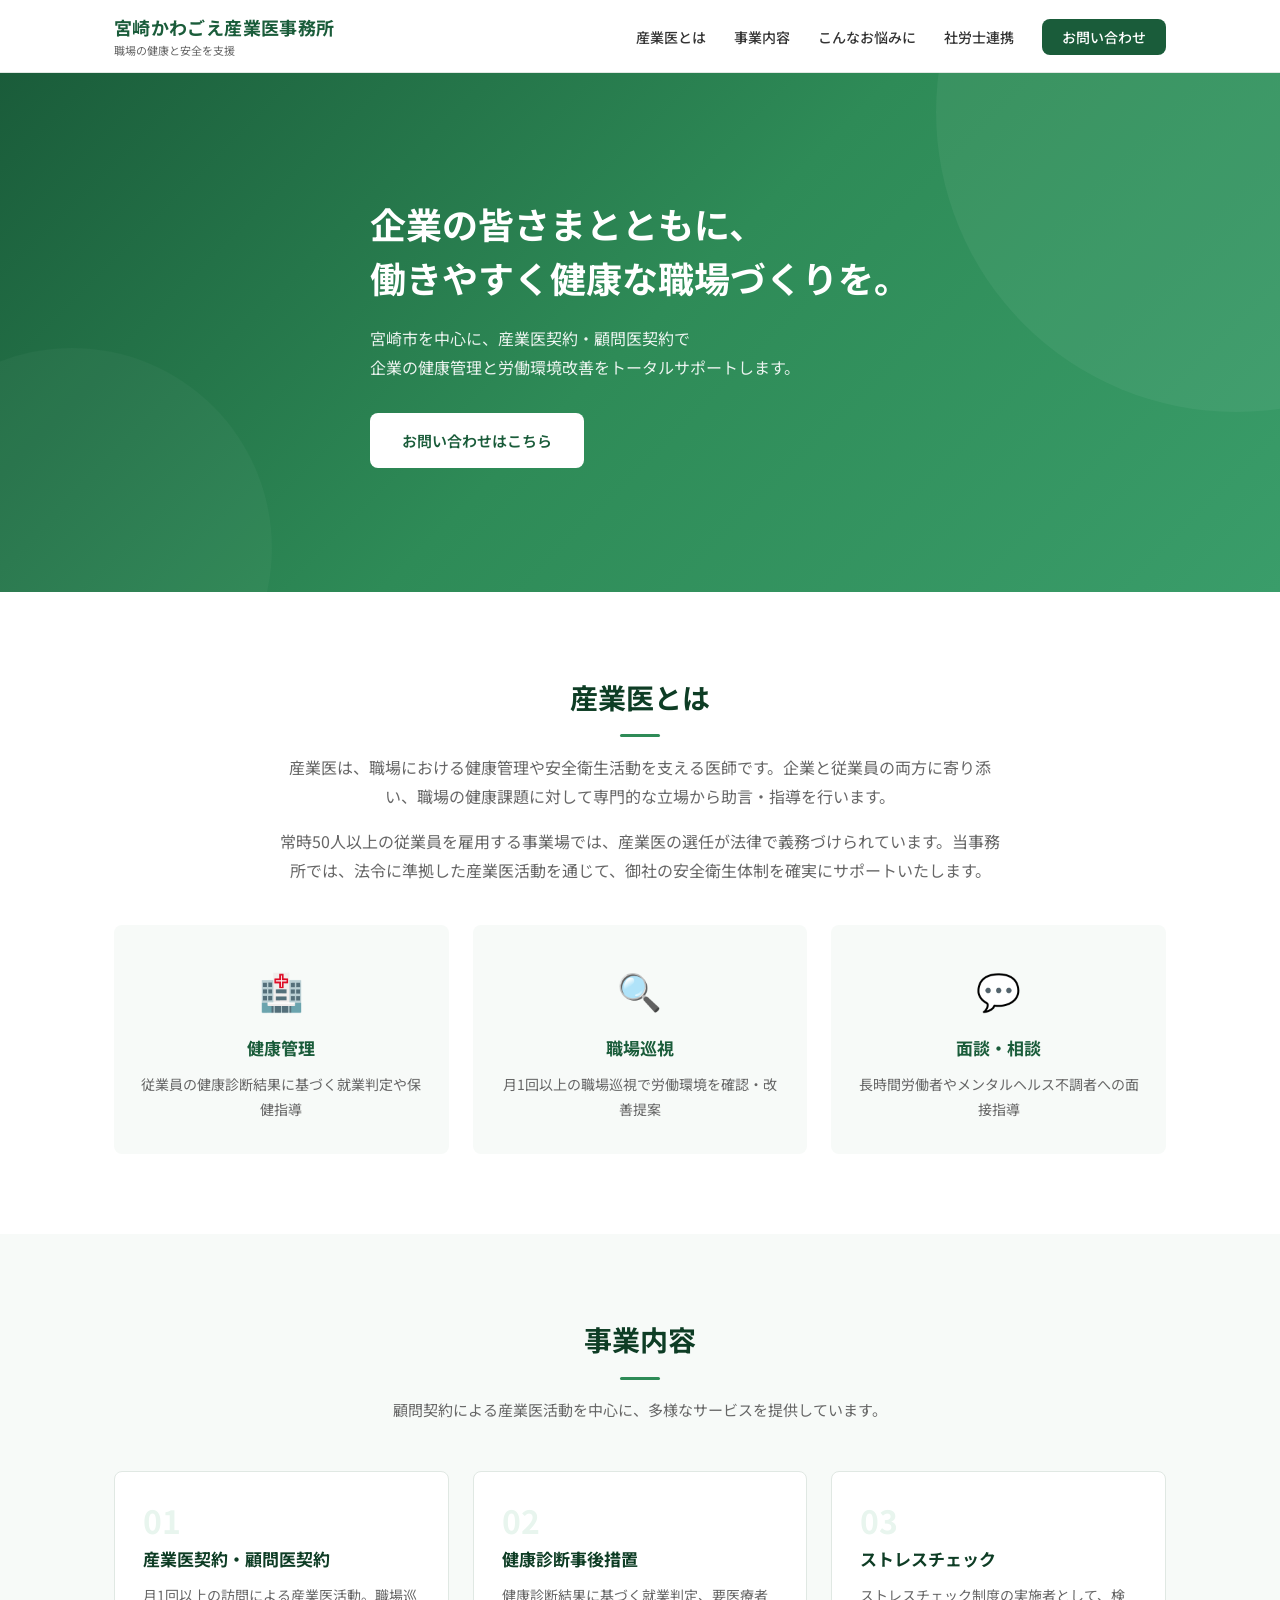
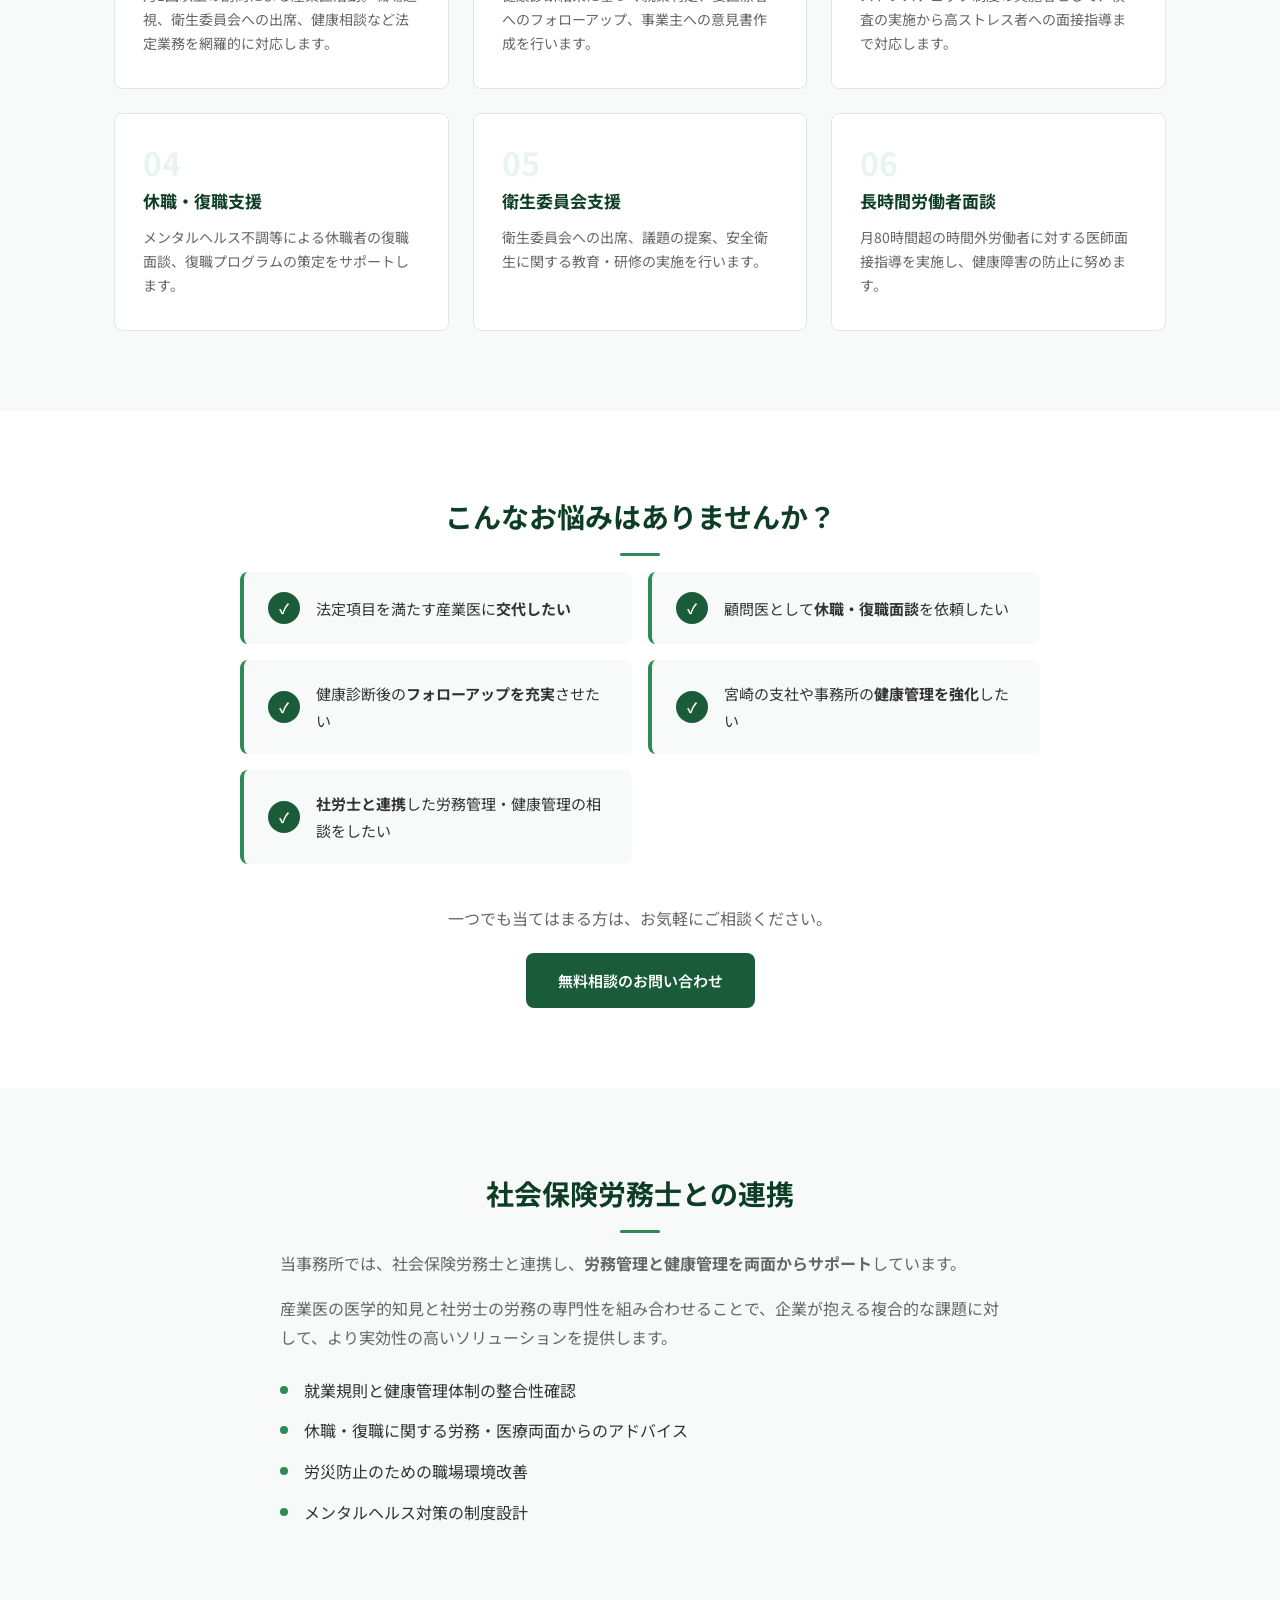
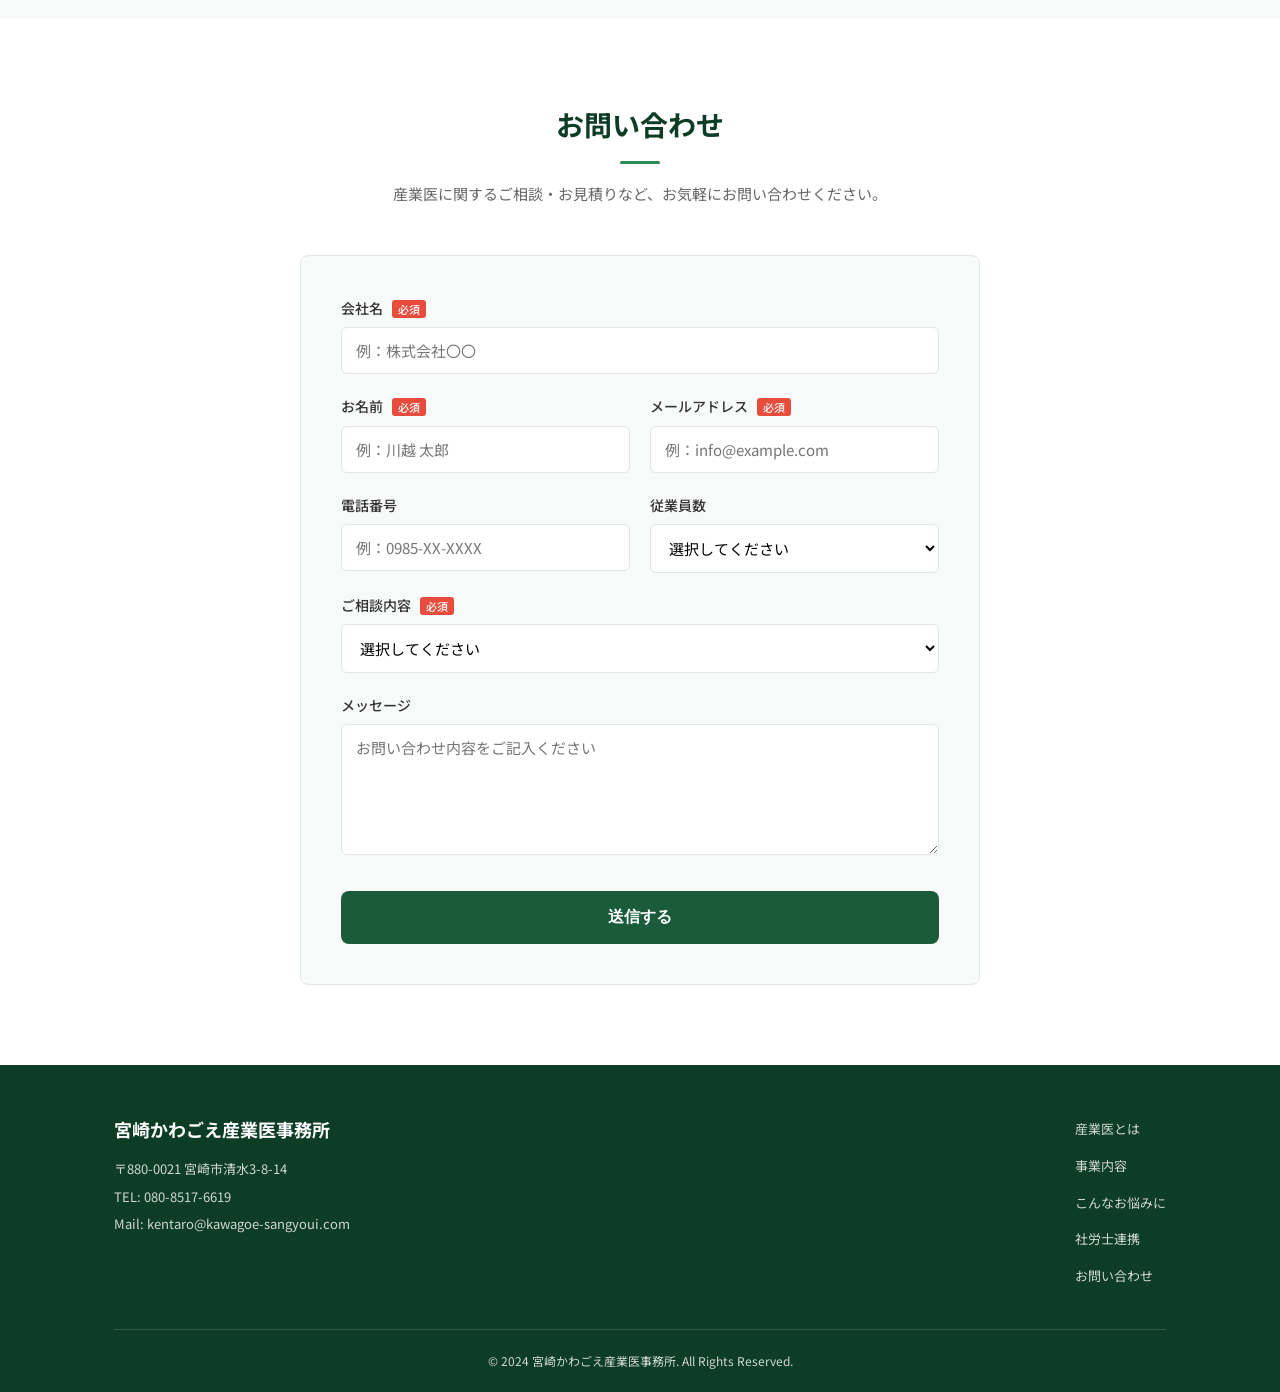
==== index.html @ 6fe4c159 "Initial commit: 宮崎かわごえ産業医事務所 公式サイト" ====
<!DOCTYPE html>
<html lang="ja">
<head>
  <meta charset="UTF-8">
  <meta name="viewport" content="width=device-width, initial-scale=1.0">
  <title>宮崎の産業医なら｜宮崎かわごえ産業医事務所｜職場の健康と安全を支援</title>
  <meta name="description" content="宮崎市を中心に産業医契約・顧問医契約、健康診断事後措置など、企業の健康管理や労働環境改善をトータルサポート。社労士連携で労務管理も安心。">
  <link rel="stylesheet" href="css/style.css">
  <link rel="preconnect" href="https://fonts.googleapis.com">
  <link rel="preconnect" href="https://fonts.gstatic.com" crossorigin>
  <link href="https://fonts.googleapis.com/css2?family=Noto+Sans+JP:wght@400;500;700&display=swap" rel="stylesheet">
</head>
<body>
  <!-- ヘッダー -->
  <header class="header" id="header">
    <div class="container header-inner">
      <div class="logo">
        <a href="#top">
          <span class="logo-main">宮崎かわごえ産業医事務所</span>
          <span class="logo-sub">職場の健康と安全を支援</span>
        </a>
      </div>
      <button class="menu-toggle" aria-label="メニューを開く">
        <span></span><span></span><span></span>
      </button>
      <nav class="nav" id="nav">
        <ul>
          <li><a href="#about">産業医とは</a></li>
          <li><a href="#services">事業内容</a></li>
          <li><a href="#needs">こんなお悩みに</a></li>
          <li><a href="#partnership">社労士連携</a></li>
          <li><a href="#contact" class="nav-cta">お問い合わせ</a></li>
        </ul>
      </nav>
    </div>
  </header>

  <!-- ヒーローセクション -->
  <section class="hero" id="top">
    <div class="hero-overlay"></div>
    <div class="container hero-content">
      <h1>企業の皆さまとともに、<br>働きやすく健康な<br class="sp-only">職場づくりを。</h1>
      <p class="hero-lead">宮崎市を中心に、産業医契約・顧問医契約で<br>企業の健康管理と労働環境改善をトータルサポートします。</p>
      <a href="#contact" class="btn btn-primary">お問い合わせはこちら</a>
    </div>
  </section>

  <!-- 産業医とは -->
  <section class="section" id="about">
    <div class="container">
      <h2 class="section-title">産業医とは</h2>
      <div class="about-content">
        <div class="about-text">
          <p>産業医は、職場における健康管理や安全衛生活動を支える医師です。企業と従業員の両方に寄り添い、職場の健康課題に対して専門的な立場から助言・指導を行います。</p>
          <p>常時50人以上の従業員を雇用する事業場では、産業医の選任が法律で義務づけられています。当事務所では、法令に準拠した産業医活動を通じて、御社の安全衛生体制を確実にサポートいたします。</p>
        </div>
        <div class="about-points">
          <div class="point-card">
            <div class="point-icon">&#x1F3E5;</div>
            <h3>健康管理</h3>
            <p>従業員の健康診断結果に基づく就業判定や保健指導</p>
          </div>
          <div class="point-card">
            <div class="point-icon">&#x1F50D;</div>
            <h3>職場巡視</h3>
            <p>月1回以上の職場巡視で労働環境を確認・改善提案</p>
          </div>
          <div class="point-card">
            <div class="point-icon">&#x1F4AC;</div>
            <h3>面談・相談</h3>
            <p>長時間労働者やメンタルヘルス不調者への面接指導</p>
          </div>
        </div>
      </div>
    </div>
  </section>

  <!-- 事業内容 -->
  <section class="section section-alt" id="services">
    <div class="container">
      <h2 class="section-title">事業内容</h2>
      <p class="section-lead">顧問契約による産業医活動を中心に、多様なサービスを提供しています。</p>
      <div class="services-grid">
        <div class="service-card">
          <div class="service-number">01</div>
          <h3>産業医契約・顧問医契約</h3>
          <p>月1回以上の訪問による産業医活動。職場巡視、衛生委員会への出席、健康相談など法定業務を網羅的に対応します。</p>
        </div>
        <div class="service-card">
          <div class="service-number">02</div>
          <h3>健康診断事後措置</h3>
          <p>健康診断結果に基づく就業判定、要医療者へのフォローアップ、事業主への意見書作成を行います。</p>
        </div>
        <div class="service-card">
          <div class="service-number">03</div>
          <h3>ストレスチェック</h3>
          <p>ストレスチェック制度の実施者として、検査の実施から高ストレス者への面接指導まで対応します。</p>
        </div>
        <div class="service-card">
          <div class="service-number">04</div>
          <h3>休職・復職支援</h3>
          <p>メンタルヘルス不調等による休職者の復職面談、復職プログラムの策定をサポートします。</p>
        </div>
        <div class="service-card">
          <div class="service-number">05</div>
          <h3>衛生委員会支援</h3>
          <p>衛生委員会への出席、議題の提案、安全衛生に関する教育・研修の実施を行います。</p>
        </div>
        <div class="service-card">
          <div class="service-number">06</div>
          <h3>長時間労働者面談</h3>
          <p>月80時間超の時間外労働者に対する医師面接指導を実施し、健康障害の防止に努めます。</p>
        </div>
      </div>
    </div>
  </section>

  <!-- こんなお悩みに -->
  <section class="section" id="needs">
    <div class="container">
      <h2 class="section-title">こんなお悩みはありませんか？</h2>
      <div class="needs-grid">
        <div class="need-card">
          <div class="need-check">&#x2713;</div>
          <p>法定項目を満たす産業医に<strong>交代したい</strong></p>
        </div>
        <div class="need-card">
          <div class="need-check">&#x2713;</div>
          <p>顧問医として<strong>休職・復職面談</strong>を依頼したい</p>
        </div>
        <div class="need-card">
          <div class="need-check">&#x2713;</div>
          <p>健康診断後の<strong>フォローアップを充実</strong>させたい</p>
        </div>
        <div class="need-card">
          <div class="need-check">&#x2713;</div>
          <p>宮崎の支社や事務所の<strong>健康管理を強化</strong>したい</p>
        </div>
        <div class="need-card">
          <div class="need-check">&#x2713;</div>
          <p><strong>社労士と連携</strong>した労務管理・健康管理の相談をしたい</p>
        </div>
      </div>
      <div class="needs-cta">
        <p>一つでも当てはまる方は、お気軽にご相談ください。</p>
        <a href="#contact" class="btn btn-primary">無料相談のお問い合わせ</a>
      </div>
    </div>
  </section>

  <!-- 社労士連携 -->
  <section class="section section-alt" id="partnership">
    <div class="container">
      <h2 class="section-title">社会保険労務士との連携</h2>
      <div class="partnership-content">
        <div class="partnership-text">
          <p>当事務所では、社会保険労務士と連携し、<strong>労務管理と健康管理を両面からサポート</strong>しています。</p>
          <p>産業医の医学的知見と社労士の労務の専門性を組み合わせることで、企業が抱える複合的な課題に対して、より実効性の高いソリューションを提供します。</p>
          <ul class="partnership-list">
            <li>就業規則と健康管理体制の整合性確認</li>
            <li>休職・復職に関する労務・医療両面からのアドバイス</li>
            <li>労災防止のための職場環境改善</li>
            <li>メンタルヘルス対策の制度設計</li>
          </ul>
        </div>
      </div>
    </div>
  </section>

  <!-- お問い合わせ -->
  <section class="section" id="contact">
    <div class="container">
      <h2 class="section-title">お問い合わせ</h2>
      <p class="section-lead">産業医に関するご相談・お見積りなど、お気軽にお問い合わせください。</p>
      <div class="contact-wrapper">
        <form class="contact-form" id="contactForm" action="https://formspree.io/f/mgonokoa" method="POST">
          <div class="form-group">
            <label for="company">会社名 <span class="required">必須</span></label>
            <input type="text" id="company" name="company" required placeholder="例：株式会社〇〇">
          </div>
          <div class="form-row">
            <div class="form-group">
              <label for="name">お名前 <span class="required">必須</span></label>
              <input type="text" id="name" name="name" required placeholder="例：川越 太郎">
            </div>
            <div class="form-group">
              <label for="email">メールアドレス <span class="required">必須</span></label>
              <input type="email" id="email" name="email" required placeholder="例：info@example.com">
            </div>
          </div>
          <div class="form-row">
            <div class="form-group">
              <label for="phone">電話番号</label>
              <input type="tel" id="phone" name="phone" placeholder="例：0985-XX-XXXX">
            </div>
            <div class="form-group">
              <label for="employees">従業員数</label>
              <select id="employees" name="employees">
                <option value="">選択してください</option>
                <option value="50未満">50人未満</option>
                <option value="50-99">50〜99人</option>
                <option value="100-299">100〜299人</option>
                <option value="300-999">300〜999人</option>
                <option value="1000以上">1,000人以上</option>
              </select>
            </div>
          </div>
          <div class="form-group">
            <label for="inquiry">ご相談内容 <span class="required">必須</span></label>
            <select id="inquiry" name="inquiry" required>
              <option value="">選択してください</option>
              <option value="産業医契約">産業医契約について</option>
              <option value="顧問医契約">顧問医契約について</option>
              <option value="健康診断事後措置">健康診断事後措置について</option>
              <option value="ストレスチェック">ストレスチェックについて</option>
              <option value="その他">その他</option>
            </select>
          </div>
          <div class="form-group">
            <label for="message">メッセージ</label>
            <textarea id="message" name="message" rows="5" placeholder="お問い合わせ内容をご記入ください"></textarea>
          </div>
          <button type="submit" class="btn btn-primary btn-submit">送信する</button>
        </form>
      </div>
    </div>
  </section>

  <!-- フッター -->
  <footer class="footer">
    <div class="container">
      <div class="footer-content">
        <div class="footer-info">
          <div class="footer-logo">宮崎かわごえ産業医事務所</div>
          <p>〒880-0021 宮崎市清水3-8-14</p>
          <p>TEL: 080-8517-6619</p>
          <p>Mail: kentaro@kawagoe-sangyoui.com</p>
        </div>
        <div class="footer-nav">
          <ul>
            <li><a href="#about">産業医とは</a></li>
            <li><a href="#services">事業内容</a></li>
            <li><a href="#needs">こんなお悩みに</a></li>
            <li><a href="#partnership">社労士連携</a></li>
            <li><a href="#contact">お問い合わせ</a></li>
          </ul>
        </div>
      </div>
      <div class="footer-bottom">
        <p>&copy; 2024 宮崎かわごえ産業医事務所. All Rights Reserved.</p>
      </div>
    </div>
  </footer>

  <script src="js/main.js"></script>
</body>
</html>
---- css/style.css ----
/* ===== Reset & Base ===== */
*,
*::before,
*::after {
  margin: 0;
  padding: 0;
  box-sizing: border-box;
}

:root {
  --primary: #1a5c3a;
  --primary-dark: #0e3d25;
  --primary-light: #e8f5ee;
  --accent: #2e8b57;
  --text: #333333;
  --text-light: #666666;
  --bg: #ffffff;
  --bg-alt: #f7faf8;
  --border: #e0e8e3;
  --shadow: 0 2px 12px rgba(0, 0, 0, 0.08);
  --shadow-hover: 0 4px 20px rgba(0, 0, 0, 0.12);
  --radius: 8px;
  --transition: 0.3s ease;
}

html {
  scroll-behavior: smooth;
  scroll-padding-top: 80px;
}

body {
  font-family: 'Noto Sans JP', sans-serif;
  font-size: 16px;
  line-height: 1.8;
  color: var(--text);
  background: var(--bg);
  -webkit-font-smoothing: antialiased;
}

a {
  color: inherit;
  text-decoration: none;
}

img {
  max-width: 100%;
  height: auto;
}

.container {
  max-width: 1100px;
  margin: 0 auto;
  padding: 0 24px;
}

.sp-only {
  display: none;
}

/* ===== Header ===== */
.header {
  position: fixed;
  top: 0;
  left: 0;
  width: 100%;
  background: rgba(255, 255, 255, 0.97);
  backdrop-filter: blur(8px);
  border-bottom: 1px solid var(--border);
  z-index: 1000;
}

.header-inner {
  display: flex;
  align-items: center;
  justify-content: space-between;
  height: 72px;
}

.logo a {
  display: flex;
  flex-direction: column;
}

.logo-main {
  font-size: 18px;
  font-weight: 700;
  color: var(--primary);
  letter-spacing: 0.02em;
}

.logo-sub {
  font-size: 11px;
  color: var(--text-light);
  margin-top: -2px;
}

.nav ul {
  display: flex;
  align-items: center;
  gap: 28px;
  list-style: none;
}

.nav a {
  font-size: 14px;
  font-weight: 500;
  color: var(--text);
  transition: color var(--transition);
  position: relative;
}

.nav a:hover {
  color: var(--primary);
}

.nav a::after {
  content: '';
  position: absolute;
  bottom: -4px;
  left: 0;
  width: 0;
  height: 2px;
  background: var(--primary);
  transition: width var(--transition);
}

.nav a:hover::after {
  width: 100%;
}

.nav-cta {
  background: var(--primary);
  color: #fff !important;
  padding: 8px 20px;
  border-radius: var(--radius);
  transition: background var(--transition) !important;
}

.nav-cta::after {
  display: none !important;
}

.nav-cta:hover {
  background: var(--primary-dark) !important;
}

.menu-toggle {
  display: none;
  flex-direction: column;
  gap: 5px;
  background: none;
  border: none;
  cursor: pointer;
  padding: 8px;
}

.menu-toggle span {
  display: block;
  width: 24px;
  height: 2px;
  background: var(--text);
  transition: var(--transition);
}

/* ===== Hero ===== */
.hero {
  position: relative;
  min-height: 520px;
  display: flex;
  align-items: center;
  background: linear-gradient(135deg, #1a5c3a 0%, #2e8b57 50%, #3a9d6a 100%);
  margin-top: 72px;
  overflow: hidden;
}

.hero::before {
  content: '';
  position: absolute;
  top: -50%;
  right: -20%;
  width: 600px;
  height: 600px;
  border-radius: 50%;
  background: rgba(255, 255, 255, 0.05);
}

.hero::after {
  content: '';
  position: absolute;
  bottom: -30%;
  left: -10%;
  width: 400px;
  height: 400px;
  border-radius: 50%;
  background: rgba(255, 255, 255, 0.03);
}

.hero-content {
  position: relative;
  z-index: 1;
  padding: 80px 0;
}

.hero h1 {
  font-size: 36px;
  font-weight: 700;
  color: #fff;
  line-height: 1.5;
  margin-bottom: 20px;
}

.hero-lead {
  font-size: 16px;
  color: rgba(255, 255, 255, 0.9);
  margin-bottom: 32px;
  line-height: 1.8;
}

/* ===== Buttons ===== */
.btn {
  display: inline-block;
  padding: 14px 32px;
  border-radius: var(--radius);
  font-size: 15px;
  font-weight: 600;
  cursor: pointer;
  transition: all var(--transition);
  border: none;
  text-align: center;
}

.btn-primary {
  background: #fff;
  color: var(--primary);
}

.btn-primary:hover {
  background: var(--primary-light);
  transform: translateY(-1px);
  box-shadow: var(--shadow);
}

.section .btn-primary {
  background: var(--primary);
  color: #fff;
}

.section .btn-primary:hover {
  background: var(--primary-dark);
}

/* ===== Sections ===== */
.section {
  padding: 80px 0;
}

.section-alt {
  background: var(--bg-alt);
}

.section-title {
  font-size: 28px;
  font-weight: 700;
  color: var(--primary-dark);
  text-align: center;
  margin-bottom: 16px;
  position: relative;
}

.section-title::after {
  content: '';
  display: block;
  width: 40px;
  height: 3px;
  background: var(--accent);
  margin: 12px auto 0;
  border-radius: 2px;
}

.section-lead {
  text-align: center;
  color: var(--text-light);
  margin-bottom: 48px;
  font-size: 15px;
}

/* ===== About ===== */
.about-text {
  max-width: 720px;
  margin: 0 auto 40px;
  text-align: center;
}

.about-text p {
  margin-bottom: 16px;
  color: var(--text-light);
}

.about-points {
  display: grid;
  grid-template-columns: repeat(3, 1fr);
  gap: 24px;
}

.point-card {
  background: var(--bg-alt);
  padding: 32px 24px;
  border-radius: var(--radius);
  text-align: center;
  transition: transform var(--transition), box-shadow var(--transition);
}

.point-card:hover {
  transform: translateY(-3px);
  box-shadow: var(--shadow);
}

.point-icon {
  font-size: 36px;
  margin-bottom: 12px;
}

.point-card h3 {
  font-size: 17px;
  color: var(--primary);
  margin-bottom: 8px;
}

.point-card p {
  font-size: 14px;
  color: var(--text-light);
}

/* ===== Services ===== */
.services-grid {
  display: grid;
  grid-template-columns: repeat(3, 1fr);
  gap: 24px;
}

.service-card {
  background: var(--bg);
  padding: 32px 28px;
  border-radius: var(--radius);
  border: 1px solid var(--border);
  transition: transform var(--transition), box-shadow var(--transition);
}

.service-card:hover {
  transform: translateY(-3px);
  box-shadow: var(--shadow-hover);
}

.service-number {
  font-size: 32px;
  font-weight: 700;
  color: var(--primary-light);
  margin-bottom: 8px;
  line-height: 1;
}

.service-card h3 {
  font-size: 17px;
  color: var(--primary-dark);
  margin-bottom: 10px;
}

.service-card p {
  font-size: 14px;
  color: var(--text-light);
  line-height: 1.7;
}

/* ===== Needs ===== */
.needs-grid {
  display: grid;
  grid-template-columns: repeat(2, 1fr);
  gap: 16px;
  max-width: 800px;
  margin: 0 auto 40px;
}

.need-card {
  display: flex;
  align-items: center;
  gap: 16px;
  background: var(--bg-alt);
  padding: 20px 24px;
  border-radius: var(--radius);
  border-left: 4px solid var(--accent);
}

.need-check {
  flex-shrink: 0;
  width: 32px;
  height: 32px;
  background: var(--primary);
  color: #fff;
  border-radius: 50%;
  display: flex;
  align-items: center;
  justify-content: center;
  font-size: 14px;
  font-weight: 700;
}

.need-card p {
  font-size: 15px;
}

.needs-cta {
  text-align: center;
}

.needs-cta p {
  margin-bottom: 20px;
  color: var(--text-light);
}

/* ===== Partnership ===== */
.partnership-content {
  max-width: 720px;
  margin: 0 auto;
}

.partnership-text p {
  margin-bottom: 16px;
  color: var(--text-light);
}

.partnership-list {
  list-style: none;
  margin-top: 24px;
}

.partnership-list li {
  position: relative;
  padding-left: 24px;
  margin-bottom: 12px;
  color: var(--text);
}

.partnership-list li::before {
  content: '';
  position: absolute;
  left: 0;
  top: 10px;
  width: 8px;
  height: 8px;
  background: var(--accent);
  border-radius: 50%;
}

/* ===== Contact ===== */
.contact-wrapper {
  max-width: 680px;
  margin: 0 auto;
}

.contact-form {
  background: var(--bg-alt);
  padding: 40px;
  border-radius: var(--radius);
  border: 1px solid var(--border);
}

.form-group {
  margin-bottom: 20px;
}

.form-row {
  display: grid;
  grid-template-columns: 1fr 1fr;
  gap: 20px;
}

label {
  display: block;
  font-size: 14px;
  font-weight: 500;
  margin-bottom: 6px;
  color: var(--text);
}

.required {
  background: #e74c3c;
  color: #fff;
  font-size: 11px;
  padding: 1px 6px;
  border-radius: 3px;
  margin-left: 6px;
}

input,
select,
textarea {
  width: 100%;
  padding: 12px 14px;
  border: 1px solid var(--border);
  border-radius: 6px;
  font-size: 15px;
  font-family: inherit;
  transition: border-color var(--transition);
  background: #fff;
}

input:focus,
select:focus,
textarea:focus {
  outline: none;
  border-color: var(--accent);
  box-shadow: 0 0 0 3px rgba(46, 139, 87, 0.1);
}

textarea {
  resize: vertical;
}

.btn-submit {
  width: 100%;
  padding: 16px;
  font-size: 16px;
  margin-top: 8px;
}

/* ===== Footer ===== */
.footer {
  background: var(--primary-dark);
  color: rgba(255, 255, 255, 0.8);
  padding: 48px 0 0;
}

.footer-content {
  display: flex;
  justify-content: space-between;
  padding-bottom: 32px;
  border-bottom: 1px solid rgba(255, 255, 255, 0.15);
}

.footer-logo {
  font-size: 18px;
  font-weight: 700;
  color: #fff;
  margin-bottom: 12px;
}

.footer-info p {
  font-size: 13px;
  margin-bottom: 4px;
}

.footer-nav ul {
  list-style: none;
}

.footer-nav li {
  margin-bottom: 8px;
}

.footer-nav a {
  font-size: 13px;
  transition: color var(--transition);
}

.footer-nav a:hover {
  color: #fff;
}

.footer-bottom {
  text-align: center;
  padding: 20px 0;
  font-size: 12px;
}

/* ===== Responsive ===== */
@media (max-width: 768px) {
  .sp-only {
    display: inline;
  }

  .menu-toggle {
    display: flex;
  }

  .nav {
    position: fixed;
    top: 72px;
    left: 0;
    width: 100%;
    background: rgba(255, 255, 255, 0.98);
    backdrop-filter: blur(8px);
    padding: 24px;
    transform: translateY(-100%);
    opacity: 0;
    pointer-events: none;
    transition: all var(--transition);
    border-bottom: 1px solid var(--border);
  }

  .nav.active {
    transform: translateY(0);
    opacity: 1;
    pointer-events: auto;
  }

  .nav ul {
    flex-direction: column;
    gap: 0;
  }

  .nav li {
    width: 100%;
  }

  .nav a {
    display: block;
    padding: 14px 0;
    font-size: 16px;
    border-bottom: 1px solid var(--border);
  }

  .nav a::after {
    display: none;
  }

  .nav-cta {
    text-align: center;
    margin-top: 8px;
  }

  .hero {
    min-height: 420px;
  }

  .hero h1 {
    font-size: 26px;
  }

  .hero-lead {
    font-size: 14px;
  }

  .section {
    padding: 60px 0;
  }

  .section-title {
    font-size: 24px;
  }

  .about-points,
  .services-grid {
    grid-template-columns: 1fr;
  }

  .needs-grid {
    grid-template-columns: 1fr;
  }

  .form-row {
    grid-template-columns: 1fr;
    gap: 0;
  }

  .contact-form {
    padding: 24px;
  }

  .footer-content {
    flex-direction: column;
    gap: 24px;
  }
}
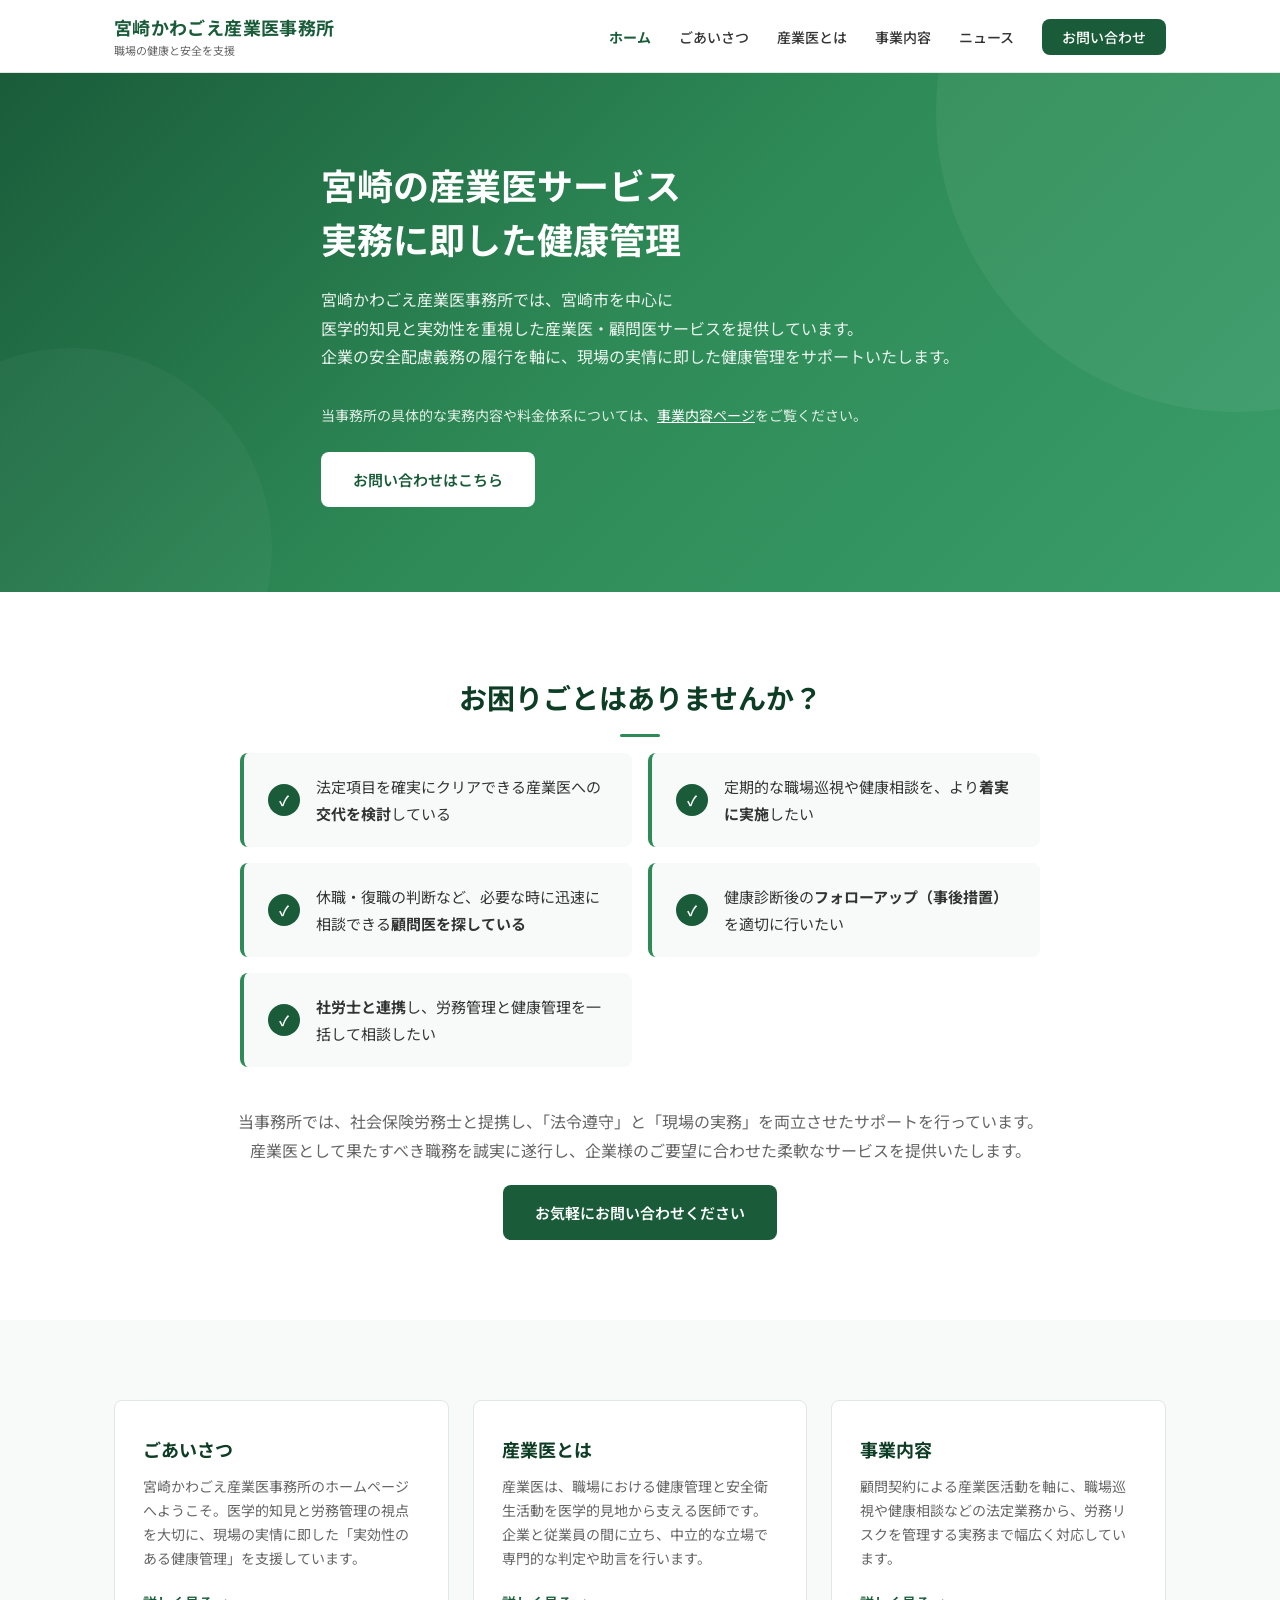
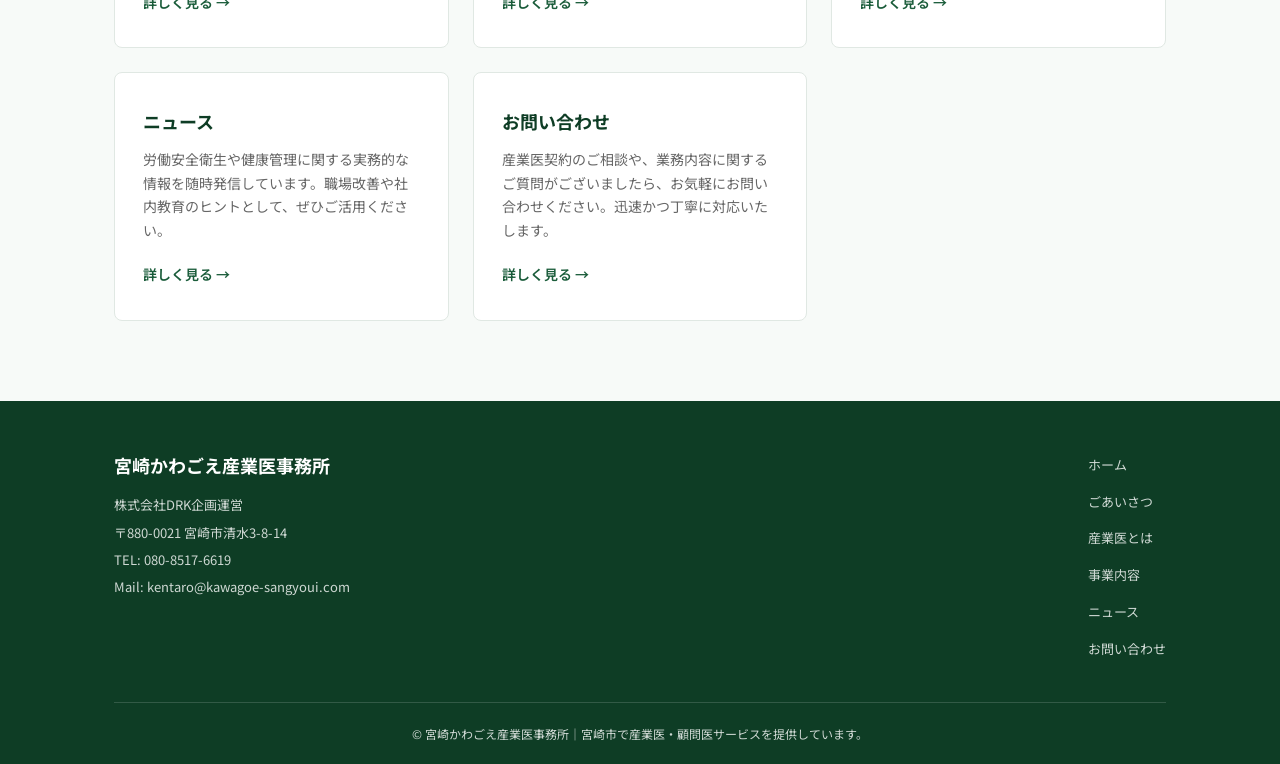
==== commit 9cae7284: "Full site rebuild: all pages from Jimdo site content - index.html: Updated with hero, needs section," ====
--- a/index.html
+++ b/index.html
@@ -15,7 +15,7 @@
   <header class="header" id="header">
     <div class="container header-inner">
       <div class="logo">
-        <a href="#top">
+        <a href="index.html">
           <span class="logo-main">宮崎かわごえ産業医事務所</span>
           <span class="logo-sub">職場の健康と安全を支援</span>
         </a>
@@ -25,11 +25,12 @@
       </button>
       <nav class="nav" id="nav">
         <ul>
-          <li><a href="#about">産業医とは</a></li>
-          <li><a href="#services">事業内容</a></li>
-          <li><a href="#needs">こんなお悩みに</a></li>
-          <li><a href="#partnership">社労士連携</a></li>
-          <li><a href="#contact" class="nav-cta">お問い合わせ</a></li>
+          <li><a href="index.html" class="active">ホーム</a></li>
+          <li><a href="greeting.html">ごあいさつ</a></li>
+          <li><a href="about.html">産業医とは</a></li>
+          <li><a href="services.html">事業内容</a></li>
+          <li><a href="news.html">ニュース</a></li>
+          <li><a href="contact.html" class="nav-cta">お問い合わせ</a></li>
         </ul>
       </nav>
     </div>
@@ -37,191 +38,76 @@
 
   <!-- ヒーローセクション -->
   <section class="hero" id="top">
-    <div class="hero-overlay"></div>
     <div class="container hero-content">
-      <h1>企業の皆さまとともに、<br>働きやすく健康な<br class="sp-only">職場づくりを。</h1>
-      <p class="hero-lead">宮崎市を中心に、産業医契約・顧問医契約で<br>企業の健康管理と労働環境改善をトータルサポートします。</p>
-      <a href="#contact" class="btn btn-primary">お問い合わせはこちら</a>
+      <h1>宮崎の産業医サービス<br>実務に即した健康管理</h1>
+      <p class="hero-lead">宮崎かわごえ産業医事務所では、宮崎市を中心に<br>医学的知見と実効性を重視した産業医・顧問医サービスを提供しています。<br>企業の安全配慮義務の履行を軸に、現場の実情に即した健康管理をサポートいたします。</p>
+      <p class="hero-note">当事務所の具体的な実務内容や料金体系については、<a href="services.html">事業内容ページ</a>をご覧ください。</p>
+      <a href="contact.html" class="btn btn-primary">お問い合わせはこちら</a>
     </div>
   </section>
 
-  <!-- 産業医とは -->
-  <section class="section" id="about">
+  <!-- お困りごと -->
+  <section class="section" id="needs">
     <div class="container">
-      <h2 class="section-title">産業医とは</h2>
-      <div class="about-content">
-        <div class="about-text">
-          <p>産業医は、職場における健康管理や安全衛生活動を支える医師です。企業と従業員の両方に寄り添い、職場の健康課題に対して専門的な立場から助言・指導を行います。</p>
-          <p>常時50人以上の従業員を雇用する事業場では、産業医の選任が法律で義務づけられています。当事務所では、法令に準拠した産業医活動を通じて、御社の安全衛生体制を確実にサポートいたします。</p>
+      <h2 class="section-title">お困りごとはありませんか？</h2>
+      <div class="needs-grid">
+        <div class="need-card">
+          <div class="need-check">&#x2713;</div>
+          <p>法定項目を確実にクリアできる産業医への<strong>交代を検討</strong>している</p>
         </div>
-        <div class="about-points">
-          <div class="point-card">
-            <div class="point-icon">&#x1F3E5;</div>
-            <h3>健康管理</h3>
-            <p>従業員の健康診断結果に基づく就業判定や保健指導</p>
-          </div>
-          <div class="point-card">
-            <div class="point-icon">&#x1F50D;</div>
-            <h3>職場巡視</h3>
-            <p>月1回以上の職場巡視で労働環境を確認・改善提案</p>
-          </div>
-          <div class="point-card">
-            <div class="point-icon">&#x1F4AC;</div>
-            <h3>面談・相談</h3>
-            <p>長時間労働者やメンタルヘルス不調者への面接指導</p>
-          </div>
+        <div class="need-card">
+          <div class="need-check">&#x2713;</div>
+          <p>定期的な職場巡視や健康相談を、より<strong>着実に実施</strong>したい</p>
         </div>
+        <div class="need-card">
+          <div class="need-check">&#x2713;</div>
+          <p>休職・復職の判断など、必要な時に迅速に相談できる<strong>顧問医を探している</strong></p>
+        </div>
+        <div class="need-card">
+          <div class="need-check">&#x2713;</div>
+          <p>健康診断後の<strong>フォローアップ（事後措置）</strong>を適切に行いたい</p>
+        </div>
+        <div class="need-card">
+          <div class="need-check">&#x2713;</div>
+          <p><strong>社労士と連携</strong>し、労務管理と健康管理を一括して相談したい</p>
+        </div>
+      </div>
+      <div class="needs-cta">
+        <p>当事務所では、社会保険労務士と提携し、「法令遵守」と「現場の実務」を両立させたサポートを行っています。<br>産業医として果たすべき職務を誠実に遂行し、企業様のご要望に合わせた柔軟なサービスを提供いたします。</p>
+        <a href="contact.html" class="btn btn-primary">お気軽にお問い合わせください</a>
       </div>
     </div>
   </section>
 
-  <!-- 事業内容 -->
-  <section class="section section-alt" id="services">
+  <!-- セクションカード一覧 -->
+  <section class="section section-alt">
     <div class="container">
-      <h2 class="section-title">事業内容</h2>
-      <p class="section-lead">顧問契約による産業医活動を中心に、多様なサービスを提供しています。</p>
-      <div class="services-grid">
-        <div class="service-card">
-          <div class="service-number">01</div>
-          <h3>産業医契約・顧問医契約</h3>
-          <p>月1回以上の訪問による産業医活動。職場巡視、衛生委員会への出席、健康相談など法定業務を網羅的に対応します。</p>
+      <div class="card-grid">
+        <div class="link-card">
+          <h3>ごあいさつ</h3>
+          <p>宮崎かわごえ産業医事務所のホームページへようこそ。医学的知見と労務管理の視点を大切に、現場の実情に即した「実効性のある健康管理」を支援しています。</p>
+          <a href="greeting.html" class="card-link">詳しく見る →</a>
         </div>
-        <div class="service-card">
-          <div class="service-number">02</div>
-          <h3>健康診断事後措置</h3>
-          <p>健康診断結果に基づく就業判定、要医療者へのフォローアップ、事業主への意見書作成を行います。</p>
+        <div class="link-card">
+          <h3>産業医とは</h3>
+          <p>産業医は、職場における健康管理と安全衛生活動を医学的見地から支える医師です。企業と従業員の間に立ち、中立的な立場で専門的な判定や助言を行います。</p>
+          <a href="about.html" class="card-link">詳しく見る →</a>
         </div>
-        <div class="service-card">
-          <div class="service-number">03</div>
-          <h3>ストレスチェック</h3>
-          <p>ストレスチェック制度の実施者として、検査の実施から高ストレス者への面接指導まで対応します。</p>
+        <div class="link-card">
+          <h3>事業内容</h3>
+          <p>顧問契約による産業医活動を軸に、職場巡視や健康相談などの法定業務から、労務リスクを管理する実務まで幅広く対応しています。</p>
+          <a href="services.html" class="card-link">詳しく見る →</a>
         </div>
-        <div class="service-card">
-          <div class="service-number">04</div>
-          <h3>休職・復職支援</h3>
-          <p>メンタルヘルス不調等による休職者の復職面談、復職プログラムの策定をサポートします。</p>
+        <div class="link-card">
+          <h3>ニュース</h3>
+          <p>労働安全衛生や健康管理に関する実務的な情報を随時発信しています。職場改善や社内教育のヒントとして、ぜひご活用ください。</p>
+          <a href="news.html" class="card-link">詳しく見る →</a>
         </div>
-        <div class="service-card">
-          <div class="service-number">05</div>
-          <h3>衛生委員会支援</h3>
-          <p>衛生委員会への出席、議題の提案、安全衛生に関する教育・研修の実施を行います。</p>
+        <div class="link-card">
+          <h3>お問い合わせ</h3>
+          <p>産業医契約のご相談や、業務内容に関するご質問がございましたら、お気軽にお問い合わせください。迅速かつ丁寧に対応いたします。</p>
+          <a href="contact.html" class="card-link">詳しく見る →</a>
         </div>
-        <div class="service-card">
-          <div class="service-number">06</div>
-          <h3>長時間労働者面談</h3>
-          <p>月80時間超の時間外労働者に対する医師面接指導を実施し、健康障害の防止に努めます。</p>
-        </div>
-      </div>
-    </div>
-  </section>
-
-  <!-- こんなお悩みに -->
-  <section class="section" id="needs">
-    <div class="container">
-      <h2 class="section-title">こんなお悩みはありませんか？</h2>
-      <div class="needs-grid">
-        <div class="need-card">
-          <div class="need-check">&#x2713;</div>
-          <p>法定項目を満たす産業医に<strong>交代したい</strong></p>
-        </div>
-        <div class="need-card">
-          <div class="need-check">&#x2713;</div>
-          <p>顧問医として<strong>休職・復職面談</strong>を依頼したい</p>
-        </div>
-        <div class="need-card">
-          <div class="need-check">&#x2713;</div>
-          <p>健康診断後の<strong>フォローアップを充実</strong>させたい</p>
-        </div>
-        <div class="need-card">
-          <div class="need-check">&#x2713;</div>
-          <p>宮崎の支社や事務所の<strong>健康管理を強化</strong>したい</p>
-        </div>
-        <div class="need-card">
-          <div class="need-check">&#x2713;</div>
-          <p><strong>社労士と連携</strong>した労務管理・健康管理の相談をしたい</p>
-        </div>
-      </div>
-      <div class="needs-cta">
-        <p>一つでも当てはまる方は、お気軽にご相談ください。</p>
-        <a href="#contact" class="btn btn-primary">無料相談のお問い合わせ</a>
-      </div>
-    </div>
-  </section>
-
-  <!-- 社労士連携 -->
-  <section class="section section-alt" id="partnership">
-    <div class="container">
-      <h2 class="section-title">社会保険労務士との連携</h2>
-      <div class="partnership-content">
-        <div class="partnership-text">
-          <p>当事務所では、社会保険労務士と連携し、<strong>労務管理と健康管理を両面からサポート</strong>しています。</p>
-          <p>産業医の医学的知見と社労士の労務の専門性を組み合わせることで、企業が抱える複合的な課題に対して、より実効性の高いソリューションを提供します。</p>
-          <ul class="partnership-list">
-            <li>就業規則と健康管理体制の整合性確認</li>
-            <li>休職・復職に関する労務・医療両面からのアドバイス</li>
-            <li>労災防止のための職場環境改善</li>
-            <li>メンタルヘルス対策の制度設計</li>
-          </ul>
-        </div>
-      </div>
-    </div>
-  </section>
-
-  <!-- お問い合わせ -->
-  <section class="section" id="contact">
-    <div class="container">
-      <h2 class="section-title">お問い合わせ</h2>
-      <p class="section-lead">産業医に関するご相談・お見積りなど、お気軽にお問い合わせください。</p>
-      <div class="contact-wrapper">
-        <form class="contact-form" id="contactForm" action="https://formspree.io/f/mgonokoa" method="POST">
-          <div class="form-group">
-            <label for="company">会社名 <span class="required">必須</span></label>
-            <input type="text" id="company" name="company" required placeholder="例：株式会社〇〇">
-          </div>
-          <div class="form-row">
-            <div class="form-group">
-              <label for="name">お名前 <span class="required">必須</span></label>
-              <input type="text" id="name" name="name" required placeholder="例：川越 太郎">
-            </div>
-            <div class="form-group">
-              <label for="email">メールアドレス <span class="required">必須</span></label>
-              <input type="email" id="email" name="email" required placeholder="例：info@example.com">
-            </div>
-          </div>
-          <div class="form-row">
-            <div class="form-group">
-              <label for="phone">電話番号</label>
-              <input type="tel" id="phone" name="phone" placeholder="例：0985-XX-XXXX">
-            </div>
-            <div class="form-group">
-              <label for="employees">従業員数</label>
-              <select id="employees" name="employees">
-                <option value="">選択してください</option>
-                <option value="50未満">50人未満</option>
-                <option value="50-99">50〜99人</option>
-                <option value="100-299">100〜299人</option>
-                <option value="300-999">300〜999人</option>
-                <option value="1000以上">1,000人以上</option>
-              </select>
-            </div>
-          </div>
-          <div class="form-group">
-            <label for="inquiry">ご相談内容 <span class="required">必須</span></label>
-            <select id="inquiry" name="inquiry" required>
-              <option value="">選択してください</option>
-              <option value="産業医契約">産業医契約について</option>
-              <option value="顧問医契約">顧問医契約について</option>
-              <option value="健康診断事後措置">健康診断事後措置について</option>
-              <option value="ストレスチェック">ストレスチェックについて</option>
-              <option value="その他">その他</option>
-            </select>
-          </div>
-          <div class="form-group">
-            <label for="message">メッセージ</label>
-            <textarea id="message" name="message" rows="5" placeholder="お問い合わせ内容をご記入ください"></textarea>
-          </div>
-          <button type="submit" class="btn btn-primary btn-submit">送信する</button>
-        </form>
       </div>
     </div>
   </section>
@@ -232,22 +118,24 @@
       <div class="footer-content">
         <div class="footer-info">
           <div class="footer-logo">宮崎かわごえ産業医事務所</div>
+          <p>株式会社DRK企画運営</p>
           <p>〒880-0021 宮崎市清水3-8-14</p>
           <p>TEL: 080-8517-6619</p>
           <p>Mail: kentaro@kawagoe-sangyoui.com</p>
         </div>
         <div class="footer-nav">
           <ul>
-            <li><a href="#about">産業医とは</a></li>
-            <li><a href="#services">事業内容</a></li>
-            <li><a href="#needs">こんなお悩みに</a></li>
-            <li><a href="#partnership">社労士連携</a></li>
-            <li><a href="#contact">お問い合わせ</a></li>
+            <li><a href="index.html">ホーム</a></li>
+            <li><a href="greeting.html">ごあいさつ</a></li>
+            <li><a href="about.html">産業医とは</a></li>
+            <li><a href="services.html">事業内容</a></li>
+            <li><a href="news.html">ニュース</a></li>
+            <li><a href="contact.html">お問い合わせ</a></li>
           </ul>
         </div>
       </div>
       <div class="footer-bottom">
-        <p>&copy; 2024 宮崎かわごえ産業医事務所. All Rights Reserved.</p>
+        <p>&copy; 宮崎かわごえ産業医事務所｜宮崎市で産業医・顧問医サービスを提供しています。</p>
       </div>
     </div>
   </footer>
--- a/css/style.css
+++ b/css/style.css
@@ -572,6 +572,333 @@
   font-size: 12px;
 }
 
+/* ===== Page Hero ===== */
+.page-hero {
+  background: linear-gradient(135deg, #1a5c3a 0%, #2e8b57 50%, #3a9d6a 100%);
+  padding: 100px 0 48px;
+  margin-top: 72px;
+  color: #fff;
+}
+
+.page-hero h1 {
+  font-size: 32px;
+  font-weight: 700;
+  margin-bottom: 8px;
+}
+
+.page-hero p {
+  font-size: 16px;
+  opacity: 0.9;
+}
+
+/* ===== Prose ===== */
+.prose {
+  max-width: 780px;
+  margin: 0 auto;
+}
+
+.prose h2 {
+  font-size: 22px;
+  color: var(--primary-dark);
+  margin: 40px 0 16px;
+  padding-bottom: 8px;
+  border-bottom: 2px solid var(--primary-light);
+}
+
+.prose h2:first-child {
+  margin-top: 0;
+}
+
+.prose h3 {
+  font-size: 18px;
+  color: var(--primary);
+  margin: 28px 0 12px;
+}
+
+.prose p {
+  margin-bottom: 16px;
+  color: var(--text-light);
+  line-height: 1.9;
+}
+
+.prose ul {
+  margin: 0 0 20px 20px;
+  color: var(--text-light);
+}
+
+.prose ul li {
+  margin-bottom: 8px;
+  line-height: 1.7;
+}
+
+.lead-text {
+  font-size: 16px;
+  color: var(--text) !important;
+  line-height: 1.9;
+  margin-bottom: 32px !important;
+}
+
+.note-text {
+  font-size: 14px;
+  color: var(--accent) !important;
+}
+
+/* ===== Hero Note ===== */
+.hero-note {
+  font-size: 14px;
+  color: rgba(255, 255, 255, 0.85);
+  margin-bottom: 24px;
+}
+
+.hero-note a {
+  color: #fff;
+  text-decoration: underline;
+}
+
+/* ===== Card Grid ===== */
+.card-grid {
+  display: grid;
+  grid-template-columns: repeat(3, 1fr);
+  gap: 24px;
+}
+
+.link-card {
+  background: var(--bg);
+  padding: 32px 28px;
+  border-radius: var(--radius);
+  border: 1px solid var(--border);
+  transition: transform var(--transition), box-shadow var(--transition);
+}
+
+.link-card:hover {
+  transform: translateY(-3px);
+  box-shadow: var(--shadow-hover);
+}
+
+.link-card h3 {
+  font-size: 18px;
+  color: var(--primary-dark);
+  margin-bottom: 10px;
+}
+
+.link-card p {
+  font-size: 14px;
+  color: var(--text-light);
+  line-height: 1.7;
+  margin-bottom: 16px;
+}
+
+.card-link {
+  font-size: 14px;
+  font-weight: 600;
+  color: var(--primary);
+}
+
+.card-link:hover {
+  color: var(--primary-dark);
+}
+
+/* ===== Price Table ===== */
+.price-table {
+  width: 100%;
+  border-collapse: collapse;
+  margin: 16px 0 24px;
+  background: var(--bg);
+  border-radius: var(--radius);
+  overflow: hidden;
+}
+
+.price-table th,
+.price-table td {
+  padding: 14px 20px;
+  text-align: left;
+  border-bottom: 1px solid var(--border);
+  font-size: 15px;
+}
+
+.price-table thead th {
+  background: var(--primary);
+  color: #fff;
+  font-weight: 600;
+}
+
+.price-table tbody td:last-child {
+  font-weight: 600;
+  color: var(--primary-dark);
+}
+
+/* ===== Service Detail ===== */
+.service-detail {
+  max-width: 780px;
+  margin: 0 auto;
+}
+
+.service-detail h2 {
+  font-size: 22px;
+  color: var(--primary-dark);
+  margin-bottom: 16px;
+}
+
+.service-num {
+  color: var(--accent);
+  margin-right: 4px;
+}
+
+.service-detail h3 {
+  font-size: 17px;
+  color: var(--primary);
+  margin: 24px 0 12px;
+}
+
+.service-detail p {
+  color: var(--text-light);
+  line-height: 1.8;
+  margin-bottom: 12px;
+}
+
+.service-detail ul {
+  margin: 0 0 20px 20px;
+  color: var(--text-light);
+}
+
+.service-detail ul li {
+  margin-bottom: 8px;
+  line-height: 1.7;
+}
+
+/* ===== CTA Box ===== */
+.cta-box {
+  text-align: center;
+  padding: 40px;
+  margin-top: 48px;
+  background: var(--primary-light);
+  border-radius: var(--radius);
+}
+
+.cta-box p {
+  margin-bottom: 20px;
+  color: var(--text);
+}
+
+/* ===== FAQ ===== */
+.faq-list {
+  max-width: 780px;
+  margin: 32px auto 0;
+}
+
+.faq-item {
+  background: var(--bg);
+  padding: 24px 28px;
+  border-radius: var(--radius);
+  border: 1px solid var(--border);
+  margin-bottom: 16px;
+}
+
+.faq-q {
+  font-size: 16px;
+  color: var(--primary-dark);
+  margin-bottom: 10px;
+}
+
+.faq-a {
+  font-size: 15px;
+  color: var(--text-light);
+  line-height: 1.7;
+}
+
+/* ===== News List ===== */
+.news-list {
+  max-width: 780px;
+  margin: 32px auto;
+}
+
+.news-item {
+  padding: 24px 0;
+  border-bottom: 1px solid var(--border);
+}
+
+.news-item:first-child {
+  padding-top: 0;
+}
+
+.news-date {
+  display: inline-block;
+  background: var(--primary);
+  color: #fff;
+  font-size: 12px;
+  font-weight: 600;
+  padding: 3px 10px;
+  border-radius: 4px;
+  margin-bottom: 8px;
+}
+
+.news-item h3 {
+  font-size: 17px;
+  color: var(--primary-dark);
+  margin-bottom: 8px;
+}
+
+.news-item p {
+  font-size: 14px;
+  color: var(--text-light);
+  line-height: 1.7;
+}
+
+/* ===== Company Info ===== */
+.company-info {
+  max-width: 680px;
+  margin: 48px auto 0;
+}
+
+.company-info h3 {
+  font-size: 20px;
+  color: var(--primary-dark);
+  margin-bottom: 16px;
+}
+
+.info-table {
+  width: 100%;
+  border-collapse: collapse;
+}
+
+.info-table th,
+.info-table td {
+  padding: 12px 16px;
+  border-bottom: 1px solid var(--border);
+  font-size: 14px;
+  text-align: left;
+}
+
+.info-table th {
+  width: 140px;
+  font-weight: 600;
+  color: var(--text);
+  background: var(--bg-alt);
+}
+
+.info-table td {
+  color: var(--text-light);
+}
+
+/* ===== Checkbox ===== */
+.checkbox-label {
+  display: flex;
+  align-items: center;
+  gap: 8px;
+  font-size: 14px;
+  cursor: pointer;
+}
+
+.checkbox-label input[type="checkbox"] {
+  width: auto;
+}
+
+/* ===== Nav Active ===== */
+.nav a.active {
+  color: var(--primary);
+  font-weight: 700;
+}
+
 /* ===== Responsive ===== */
 @media (max-width: 768px) {
   .sp-only {
@@ -649,8 +976,23 @@
   }
 
   .about-points,
-  .services-grid {
+  .services-grid,
+  .card-grid {
     grid-template-columns: 1fr;
+  }
+
+  .page-hero {
+    padding: 88px 0 36px;
+  }
+
+  .page-hero h1 {
+    font-size: 24px;
+  }
+
+  .price-table th,
+  .price-table td {
+    padding: 10px 12px;
+    font-size: 13px;
   }
 
   .needs-grid {
